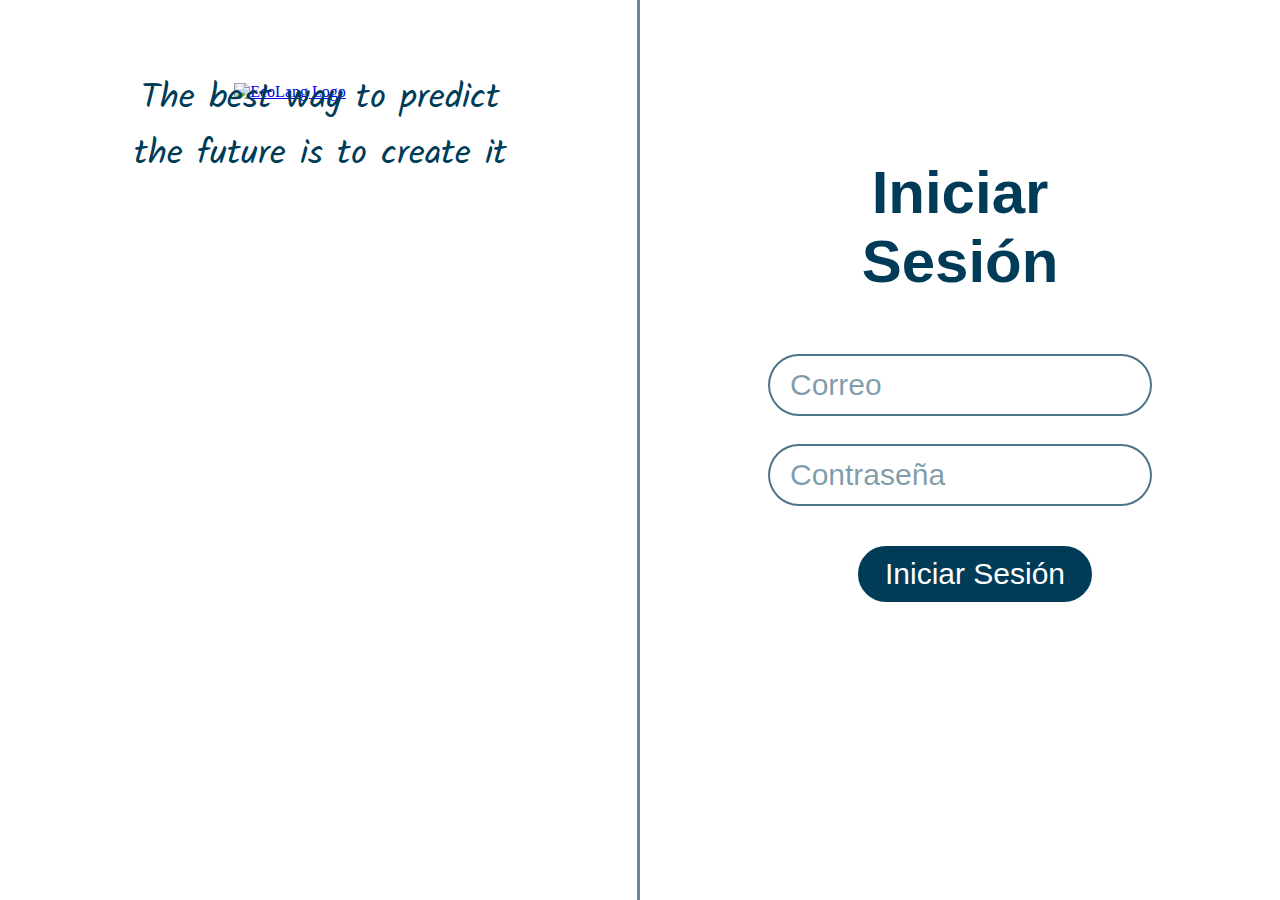
==== sinlaravel/index.html @ 9aa8aab0 "Merge con rama de Carlos" ====
<!DOCTYPE html>
<html lang="en">
<head>
    <meta charset="UTF-8">
    <meta name="description" content="Página para iniciar sesión">
    <meta name="viewport" content="width=device-width, initial-scale=1.0">
    <meta http-equiv="X-UA-Compatible" content="ie=edge">
    <title>Iniciar Sesión</title>
    <link rel="icon" type="image/ico" href="images/logo.jpg">
    <link rel="stylesheet" href="css/index.css">
    <link href="https://fonts.googleapis.com/css?family=Kalam&display=swap" rel="stylesheet">
</head>
<body>
    <main>
        <div class="row">
            <div class="column">
                <div class="c1">
                        <a href="index.html"><img class="logo" src="images/logo.jpg" alt="EcoLang Logo"></a>
                        <p class="slogan">The best way to predict the future is to create it</p>
                </div>  
            </div>
            <div class="vl"></div>
            <div class="column">
                <div class="c2">
                        <h1>Iniciar Sesión</h1>
                        <div class="login">
                            <form action="">
                                <input type="text" placeholder="Correo" name="email" pattern="[^@]+@[^@]+\.[a-zA-Z]{2,6}" maxlength="30">
                                <input type="password" placeholder="Contraseña" name="password" maxlength="30">
                                <button type="submit">Iniciar Sesión</button>
                            </form>
                        </div>
                </div>
            </div>
        </div>
    </main>
</body>
</html>
---- sinlaravel/css/index.css ----
*{
    margin:0;
    padding: 0;
    box-sizing: border-box;
}

html, body {
    overflow: hidden;
  }

.column{
    float: left;
    width: 50%;
    text-align: center;
    padding: 10%;
    height: 100%;
}

h1{
    font-size: 60px;
    font-family: "Helvetica";
    color: #003C58;
}

img{
    width: 450px;
    transform: translateX(-30px);
    margin-bottom: 10px;
}
 ::placeholder{
     color: rgba(0, 60, 88, 0.5);
 }
.c1{
    transform: translateY(-45px);
}

.c2{
    transform: translateY(30px);
}

.cr2{
    transform: translateY(-5px);
}
.slogan{
    
    font-family: 'Kalam', cursive;
    font-size: 35px;
    transform: translateX(-10px);
    transform: translateY(-40px);
    color: #003C58;
}

.vl {
  border-left: 3px solid rgba(0, 59, 86, 0.6);
  height: 100%;
  position: absolute;
  left: 50%;
  margin-left: -3px;
  top: 0;
  }

.login {
    position: relative;
    top:50px;
  }

input:focus{
    outline: none;
}
input[type=text], input[type=password] {
    width: 100%;
    padding: 12px 20px;
    margin: 8px 0;
    display: inline-block;
    border: 2px solid rgba(0, 59, 86, 0.7);
    box-sizing: border-box;
    font-size: 30px;
    margin-bottom: 20px;
    border-radius: 50px;
    font-family: "Helvetica";
    color: #003C58;
  }

button{
    font-size: 30px;
    color: white;
    margin-left: 30px;
    border: 2px solid #003C58;
    background-color: #003C58;
    padding: 9px 25px;
    border-radius: 50px;
    cursor: pointer;
    transition: all 0.3s ease 0s;
    margin-top: 20px;
}

button:hover{
    border: none;
}

@media screen and (max-width:1000px) {
    h1{
        font-size: 40px;
    }
    img{
        width: 280px;
    }
    input[type=text], input[type=password] {
        font-size: 20px;
    }
    .slogan{
        font-size: 25px;
    }
    button{
        font-size: 20px;
    }
}

@media screen and (max-width:750px) {
    h1{
        font-size: 30px;
    }
    img{
        width: 220px;
    }
    input[type=text], input[type=password] {
        font-size: 15px;
    }
    button{
        font-size: 15px;
    }
    p{
        font-size: 15px;
    }
}

@media screen and (max-width:600px) {
    h1{
        font-size: 20px;
    }
    img{
        width: 140px;
    }
    input[type=text], input[type=password] {
        font-size: 10px;
    }
    button{
        font-size: 10px;
        margin-left: 10px;
    }
    .logo{
        width: 120px;
    }
    .slogan{
        font-size: 20px;
    }
    .column{
        padding: 20% 10% 0 5%;
    }
}
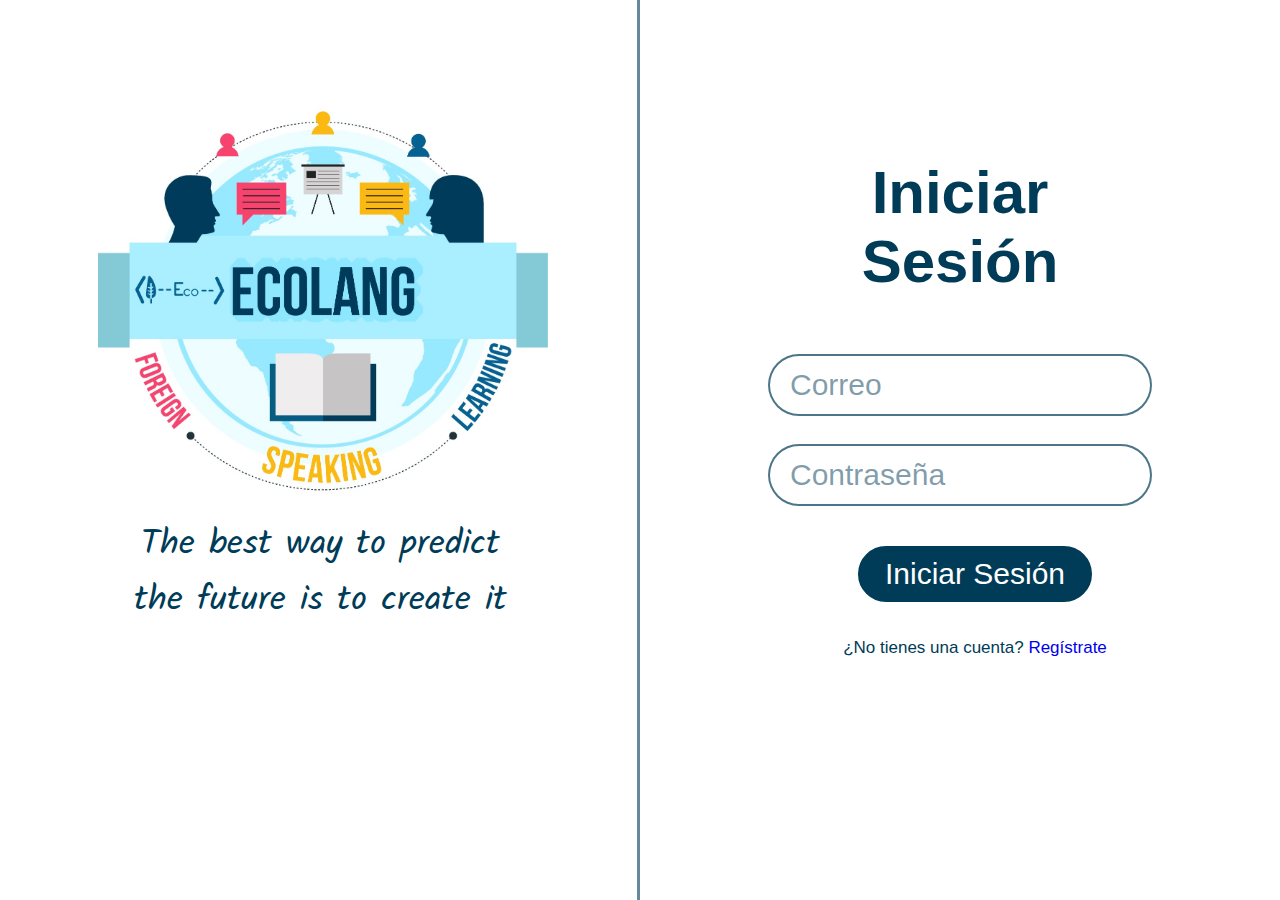
==== commit 2fc673ad: "Añade inicio sesion y registro a carperta sin laravel" ====
--- a/sinlaravel/index.html
+++ b/sinlaravel/index.html
@@ -15,7 +15,7 @@
         <div class="row">
             <div class="column">
                 <div class="c1">
-                        <a href="index.html"><img class="logo" src="images/logo.jpg" alt="EcoLang Logo"></a>
+                        <a href="index.html"><img class="logo" src="img/logo.jpeg" alt="EcoLang Logo"></a>
                         <p class="slogan">The best way to predict the future is to create it</p>
                 </div>  
             </div>
@@ -28,6 +28,9 @@
                                 <input type="text" placeholder="Correo" name="email" pattern="[^@]+@[^@]+\.[a-zA-Z]{2,6}" maxlength="30">
                                 <input type="password" placeholder="Contraseña" name="password" maxlength="30">
                                 <button type="submit">Iniciar Sesión</button>
+                                <div class="message">
+                                    <p>¿No tienes una cuenta? <a href="Registro.html">Regístrate</a></p>
+                                </div>
                             </form>
                         </div>
                 </div>
--- a/sinlaravel/css/index.css
+++ b/sinlaravel/css/index.css
@@ -2,6 +2,7 @@
     margin:0;
     padding: 0;
     box-sizing: border-box;
+    text-decoration: none;
 }
 
 html, body {
@@ -94,8 +95,15 @@
     margin-top: 20px;
 }
 
+.message{
+    padding: 4vh;
+    transform: translateX(15px);
+    font-family: "Helvetica";
+    color: #003C58;
+    font-size: 17px;
+}
 button:hover{
-    border: none;
+    letter-spacing: 3px;
 }
 
 @media screen and (max-width:1000px) {
